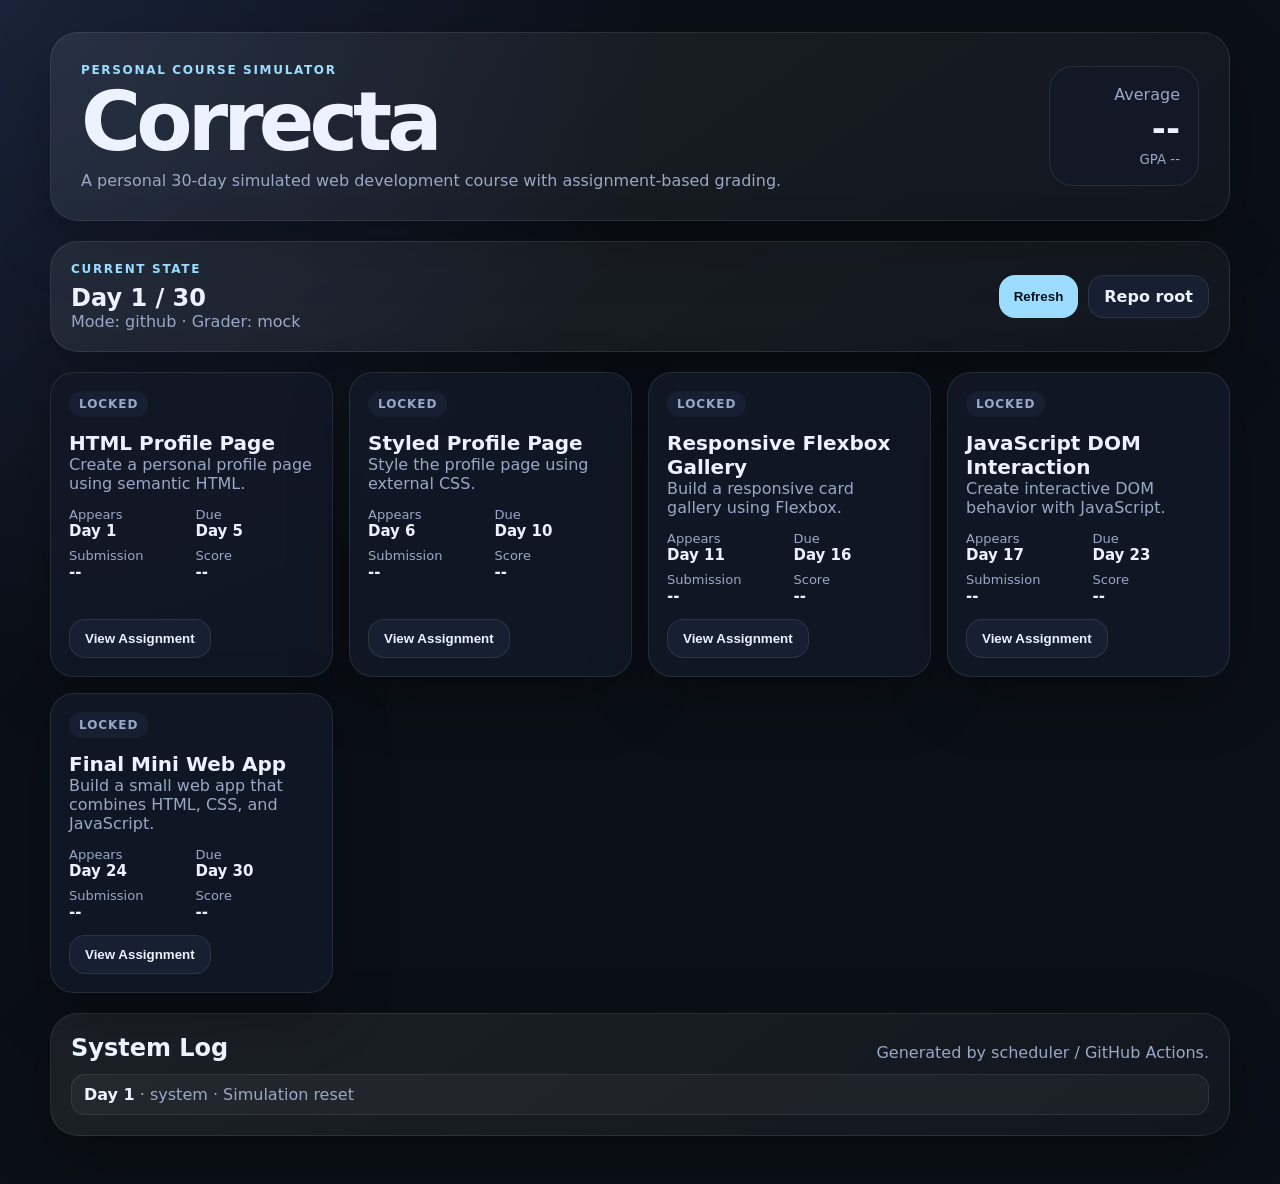
==== frontend/index.html @ 2405a330 "Add files via upload" ====
<!doctype html>
<html lang="en">
<head>
  <meta charset="utf-8" />
  <meta name="viewport" content="width=device-width, initial-scale=1" />
  <title>Correcta</title>
  <link rel="stylesheet" href="style.css" />
</head>
<body>
  <main class="app-shell">
    <header class="hero">
      <div>
        <p class="eyebrow">Personal course simulator</p>
        <h1>Correcta</h1>
        <p id="courseDescription" class="muted">Loading course...</p>
      </div>
      <div class="grade-pill">
        <span>Average</span>
        <strong id="averageValue">--</strong>
        <small id="gpaValue">GPA --</small>
      </div>
    </header>

    <section class="control-card">
      <div>
        <p class="eyebrow">Current state</p>
        <h2 id="dayLabel">Day -- / 30</h2>
        <p class="muted" id="modeLabel">GitHub-first mode</p>
      </div>
      <div class="button-row">
        <button id="refreshBtn">Refresh</button>
        <a class="button ghost" id="repoLink" href="../" target="_blank">Repo root</a>
      </div>
    </section>

    <section id="finalEvaluation" class="final-card hidden"></section>

    <section class="grid" id="assignmentGrid"></section>

    <section class="log-card">
      <div class="section-head">
        <h2>System Log</h2>
        <p class="muted">Generated by scheduler / GitHub Actions.</p>
      </div>
      <div id="systemLog" class="log-list"></div>
    </section>
  </main>

  <dialog id="detailDialog">
    <article class="dialog-content">
      <button id="closeDialog" class="close-btn">×</button>
      <div id="dialogBody"></div>
    </article>
  </dialog>

  <script src="app.js"></script>
</body>
</html>
---- frontend/style.css ----
:root {
  --bg: #0b0f17;
  --panel: #121826;
  --panel-2: #172033;
  --text: #edf2ff;
  --muted: #9aa8c7;
  --line: rgba(255,255,255,.09);
  --accent: #9bdcff;
  --good: #9cffc7;
  --warn: #ffd38a;
  --bad: #ff9b9b;
  --shadow: 0 20px 60px rgba(0,0,0,.28);
}
* { box-sizing: border-box; }
body {
  margin: 0;
  min-height: 100vh;
  background: radial-gradient(circle at top left, #19243a, transparent 38%), var(--bg);
  color: var(--text);
  font-family: Inter, ui-sans-serif, system-ui, -apple-system, BlinkMacSystemFont, "Segoe UI", sans-serif;
}
a { color: inherit; }
.app-shell { width: min(1180px, calc(100% - 32px)); margin: 0 auto; padding: 32px 0 48px; }
.hero, .control-card, .log-card, .final-card {
  background: linear-gradient(145deg, rgba(255,255,255,.07), rgba(255,255,255,.03));
  border: 1px solid var(--line);
  border-radius: 28px;
  box-shadow: var(--shadow);
}
.hero { display: flex; justify-content: space-between; gap: 24px; padding: 30px; align-items: center; }
h1 { font-size: clamp(42px, 7vw, 82px); line-height: .9; margin: 6px 0 12px; letter-spacing: -0.06em; }
h2 { margin: 0; }
.eyebrow { color: var(--accent); text-transform: uppercase; letter-spacing: .14em; font-size: 12px; font-weight: 800; margin: 0 0 8px; }
.muted { color: var(--muted); margin: 0; }
.grade-pill { min-width: 150px; background: var(--panel); border: 1px solid var(--line); border-radius: 24px; padding: 18px; text-align: right; }
.grade-pill span, .grade-pill small { display: block; color: var(--muted); }
.grade-pill strong { display: block; font-size: 34px; margin: 4px 0; }
.control-card { margin: 20px 0; padding: 20px; display: flex; justify-content: space-between; align-items: center; gap: 16px; }
.button-row { display: flex; flex-wrap: wrap; gap: 10px; }
button, .button { border: 0; border-radius: 16px; background: var(--accent); color: #06101a; font-weight: 800; padding: 11px 15px; cursor: pointer; text-decoration: none; display: inline-flex; align-items: center; justify-content: center; }
button.ghost, .button.ghost { background: var(--panel-2); color: var(--text); border: 1px solid var(--line); }
.grid { display: grid; grid-template-columns: repeat(auto-fit, minmax(280px, 1fr)); gap: 16px; margin-top: 20px; }
.assignment-card { background: rgba(18,24,38,.92); border: 1px solid var(--line); border-radius: 24px; padding: 18px; box-shadow: var(--shadow); display: flex; flex-direction: column; gap: 14px; }
.assignment-card h3 { margin: 0; font-size: 20px; }
.status { width: fit-content; border-radius: 999px; padding: 6px 10px; font-size: 12px; font-weight: 900; text-transform: uppercase; letter-spacing: .08em; background: var(--panel-2); color: var(--muted); }
.status.available { color: var(--good); }
.status.due_soon { color: var(--warn); }
.status.overdue { color: var(--bad); }
.status.graded { color: var(--accent); }
.meta { display: grid; grid-template-columns: 1fr 1fr; gap: 8px; color: var(--muted); font-size: 13px; }
.meta b { color: var(--text); display: block; font-size: 15px; }
.card-actions { display: flex; flex-wrap: wrap; gap: 8px; margin-top: auto; }
.log-card, .final-card { margin-top: 20px; padding: 20px; }
.section-head { display: flex; justify-content: space-between; align-items: end; gap: 16px; margin-bottom: 12px; }
.log-list { display: grid; gap: 8px; max-height: 320px; overflow: auto; }
.log-item { padding: 10px 12px; background: rgba(255,255,255,.04); border: 1px solid var(--line); border-radius: 14px; color: var(--muted); }
.log-item b { color: var(--text); }
.hidden { display: none; }
dialog { border: 0; padding: 0; background: transparent; width: min(860px, calc(100% - 26px)); color: var(--text); }
dialog::backdrop { background: rgba(0,0,0,.65); backdrop-filter: blur(6px); }
.dialog-content { position: relative; background: #101827; border: 1px solid var(--line); border-radius: 28px; padding: 24px; max-height: 82vh; overflow: auto; box-shadow: var(--shadow); }
.close-btn { position: sticky; float: right; top: 0; background: var(--panel-2); color: var(--text); border: 1px solid var(--line); width: 38px; height: 38px; border-radius: 50%; padding: 0; }
pre, code { background: rgba(255,255,255,.06); border-radius: 12px; }
pre { padding: 14px; overflow: auto; }
.rubric-table { width: 100%; border-collapse: collapse; margin-top: 12px; }
.rubric-table th, .rubric-table td { text-align: left; border-bottom: 1px solid var(--line); padding: 10px; vertical-align: top; }
@media (max-width: 720px) { .hero, .control-card { flex-direction: column; align-items: stretch; } .grade-pill { text-align: left; } }
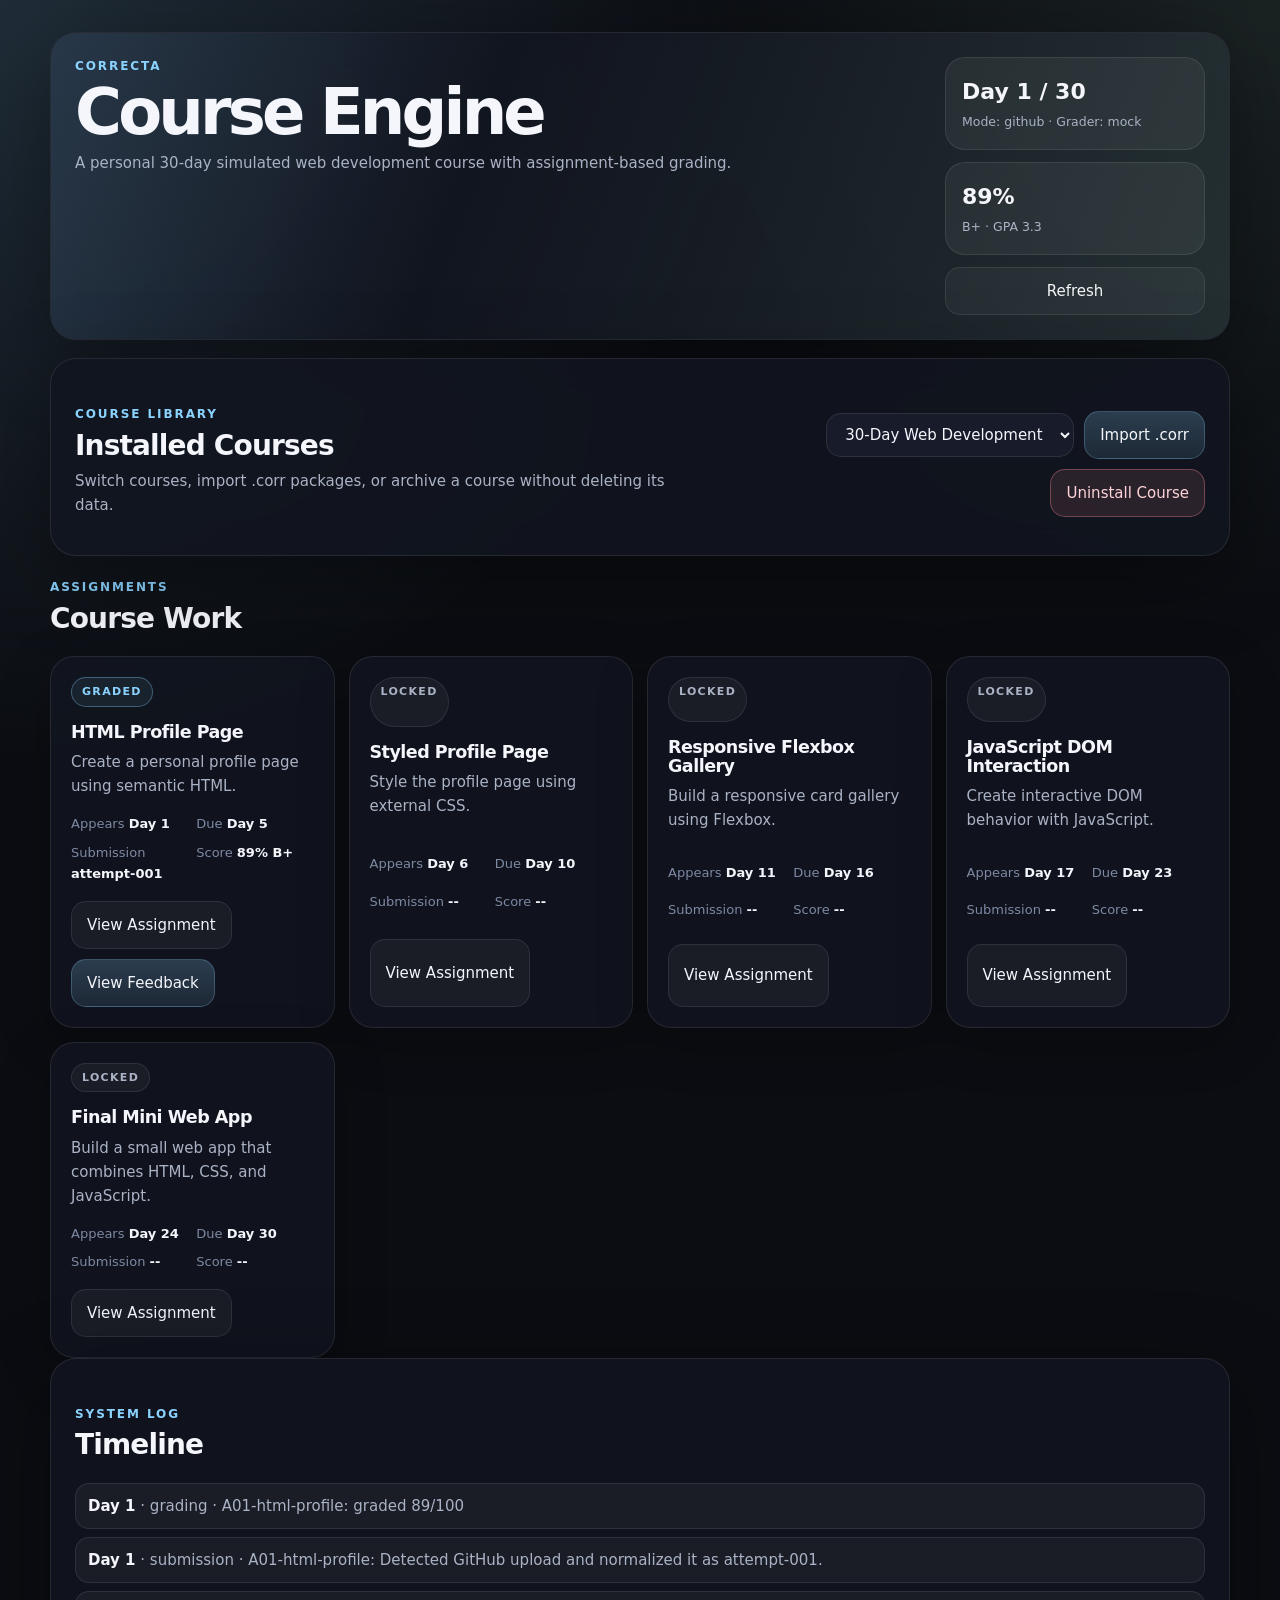
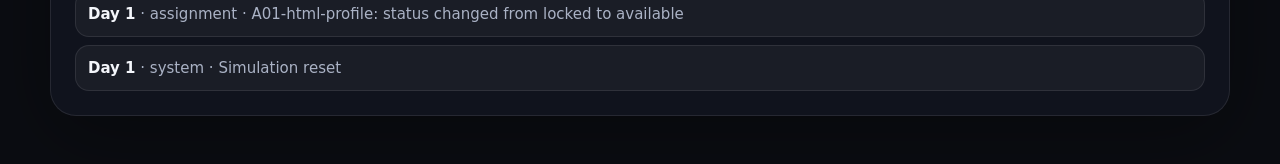
==== commit a0c10c15: "Add files via upload" ====
--- a/frontend/index.html
+++ b/frontend/index.html
@@ -7,50 +7,69 @@
   <link rel="stylesheet" href="style.css" />
 </head>
 <body>
-  <main class="app-shell">
-    <header class="hero">
+  <main class="shell">
+    <section class="hero card glow">
       <div>
-        <p class="eyebrow">Personal course simulator</p>
-        <h1>Correcta</h1>
+        <p class="eyebrow">Correcta</p>
+        <h1>Course Engine</h1>
         <p id="courseDescription" class="muted">Loading course...</p>
       </div>
-      <div class="grade-pill">
-        <span>Average</span>
-        <strong id="averageValue">--</strong>
-        <small id="gpaValue">GPA --</small>
-      </div>
-    </header>
-
-    <section class="control-card">
-      <div>
-        <p class="eyebrow">Current state</p>
-        <h2 id="dayLabel">Day -- / 30</h2>
-        <p class="muted" id="modeLabel">GitHub-first mode</p>
-      </div>
-      <div class="button-row">
-        <button id="refreshBtn">Refresh</button>
-        <a class="button ghost" id="repoLink" href="../" target="_blank">Repo root</a>
+      <div class="hero-side">
+        <div class="stat">
+          <span id="dayLabel">Day -- / --</span>
+          <small id="modeLabel">Mode: --</small>
+        </div>
+        <div class="stat">
+          <span id="averageValue">--</span>
+          <small id="gpaValue">GPA --</small>
+        </div>
+        <button id="refreshBtn" class="button ghost">Refresh</button>
       </div>
     </section>
 
-    <section id="finalEvaluation" class="final-card hidden"></section>
+    <section class="card course-manager">
+      <div class="section-head">
+        <div>
+          <p class="eyebrow">Course Library</p>
+          <h2>Installed Courses</h2>
+          <p class="muted">Switch courses, import .corr packages, or archive a course without deleting its data.</p>
+        </div>
+        <div class="course-controls">
+          <select id="courseSelect" class="select"></select>
+          <button id="importCourseBtn" class="button">Import .corr</button>
+          <button id="uninstallCourseBtn" class="button danger ghost">Uninstall Course</button>
+        </div>
+      </div>
+      <div id="courseManagerNotice" class="notice hidden"></div>
+    </section>
 
-    <section class="grid" id="assignmentGrid"></section>
+    <section id="finalEvaluation" class="card hidden"></section>
 
-    <section class="log-card">
+    <section class="section-head">
+      <div>
+        <p class="eyebrow">Assignments</p>
+        <h2>Course Work</h2>
+      </div>
+    </section>
+
+    <section id="assignmentGrid" class="assignment-grid"></section>
+
+    <section class="card">
       <div class="section-head">
-        <h2>System Log</h2>
-        <p class="muted">Generated by scheduler / GitHub Actions.</p>
+        <div>
+          <p class="eyebrow">System Log</p>
+          <h2>Timeline</h2>
+        </div>
       </div>
       <div id="systemLog" class="log-list"></div>
     </section>
   </main>
 
-  <dialog id="detailDialog">
-    <article class="dialog-content">
-      <button id="closeDialog" class="close-btn">×</button>
+  <dialog id="detailDialog" class="dialog">
+    <div class="dialog-frame">
+      <button id="closeDialog" class="close" aria-label="Close">×</button>
       <div id="dialogBody"></div>
-    </article>
+    </div>
   </dialog>
 
   <script src="app.js"></script>
--- a/frontend/style.css
+++ b/frontend/style.css
@@ -1,67 +1,290 @@
 :root {
-  --bg: #0b0f17;
-  --panel: #121826;
-  --panel-2: #172033;
-  --text: #edf2ff;
-  --muted: #9aa8c7;
-  --line: rgba(255,255,255,.09);
-  --accent: #9bdcff;
-  --good: #9cffc7;
-  --warn: #ffd38a;
-  --bad: #ff9b9b;
-  --shadow: 0 20px 60px rgba(0,0,0,.28);
-}
+  color-scheme: dark;
+  --bg: #0b0d12;
+  --panel: rgba(18, 22, 32, 0.86);
+  --panel-2: rgba(26, 31, 45, 0.9);
+  --line: rgba(255, 255, 255, 0.09);
+  --text: #f4f6fb;
+  --muted: #aab2c5;
+  --soft: #7e89a3;
+  --accent: #8bd3ff;
+  --accent-2: #b7ffcf;
+  --danger: #ff8f9a;
+  --warn: #ffd384;
+  --shadow: 0 20px 80px rgba(0,0,0,.35);
+}
+
 * { box-sizing: border-box; }
 body {
   margin: 0;
   min-height: 100vh;
-  background: radial-gradient(circle at top left, #19243a, transparent 38%), var(--bg);
-  color: var(--text);
-  font-family: Inter, ui-sans-serif, system-ui, -apple-system, BlinkMacSystemFont, "Segoe UI", sans-serif;
-}
-a { color: inherit; }
-.app-shell { width: min(1180px, calc(100% - 32px)); margin: 0 auto; padding: 32px 0 48px; }
-.hero, .control-card, .log-card, .final-card {
-  background: linear-gradient(145deg, rgba(255,255,255,.07), rgba(255,255,255,.03));
-  border: 1px solid var(--line);
+  background:
+    radial-gradient(circle at top left, rgba(139, 211, 255, .16), transparent 35%),
+    radial-gradient(circle at top right, rgba(183, 255, 207, .09), transparent 28%),
+    var(--bg);
+  color: var(--text);
+  font: 15px/1.6 Inter, ui-sans-serif, system-ui, -apple-system, BlinkMacSystemFont, "Segoe UI", sans-serif;
+}
+
+button, .button, select {
+  font: inherit;
+}
+
+.shell {
+  width: min(1180px, calc(100% - 32px));
+  margin: 0 auto;
+  padding: 32px 0 48px;
+}
+
+.card {
+  background: var(--panel);
+  border: 1px solid var(--line);
+  border-radius: 26px;
+  padding: 24px;
+  box-shadow: var(--shadow);
+  backdrop-filter: blur(18px);
+}
+
+.glow { position: relative; overflow: hidden; }
+.glow::before {
+  content: "";
+  position: absolute;
+  inset: -1px;
+  background: linear-gradient(110deg, rgba(139,211,255,.22), transparent 36%, rgba(183,255,207,.14));
+  pointer-events: none;
+  opacity: .8;
+}
+.glow > * { position: relative; }
+
+.hero {
+  display: flex;
+  align-items: stretch;
+  justify-content: space-between;
+  gap: 22px;
+  margin-bottom: 18px;
+}
+
+.hero h1 {
+  margin: 0 0 8px;
+  font-size: clamp(34px, 6vw, 64px);
+  line-height: .95;
+  letter-spacing: -0.06em;
+}
+
+.hero-side {
+  display: grid;
+  min-width: 260px;
+  gap: 12px;
+}
+
+.stat {
+  background: rgba(255,255,255,.055);
+  border: 1px solid var(--line);
+  border-radius: 20px;
+  padding: 16px;
+}
+.stat span { display: block; font-weight: 800; font-size: 22px; }
+.stat small { color: var(--muted); }
+
+.eyebrow {
+  margin: 0 0 6px;
+  color: var(--accent);
+  text-transform: uppercase;
+  letter-spacing: .16em;
+  font-size: 12px;
+  font-weight: 800;
+}
+
+h2, h3 { line-height: 1.1; letter-spacing: -0.03em; }
+h2 { margin: 0 0 8px; font-size: 28px; }
+h3 { margin: 0 0 8px; }
+.muted { color: var(--muted); margin: 0; }
+
+.section-head {
+  display: flex;
+  align-items: end;
+  justify-content: space-between;
+  gap: 16px;
+  margin: 22px 0 14px;
+}
+
+.course-manager { margin: 18px 0; }
+.course-controls {
+  display: flex;
+  align-items: center;
+  gap: 10px;
+  flex-wrap: wrap;
+  justify-content: flex-end;
+}
+
+.select {
+  color: var(--text);
+  background: var(--panel-2);
+  border: 1px solid var(--line);
+  border-radius: 15px;
+  padding: 11px 14px;
+  min-width: 220px;
+  outline: none;
+}
+
+button, .button {
+  display: inline-flex;
+  align-items: center;
+  justify-content: center;
+  gap: 8px;
+  border: 1px solid rgba(139,211,255,.25);
+  background: linear-gradient(180deg, rgba(139,211,255,.22), rgba(139,211,255,.11));
+  color: var(--text);
+  text-decoration: none;
+  border-radius: 15px;
+  padding: 11px 15px;
+  cursor: pointer;
+  transition: transform .15s ease, border-color .15s ease, background .15s ease;
+}
+button:hover, .button:hover { transform: translateY(-1px); border-color: rgba(139,211,255,.52); }
+.ghost { background: rgba(255,255,255,.045); border-color: var(--line); }
+.danger { color: #ffd3d8; border-color: rgba(255,143,154,.35); background: rgba(255,143,154,.11); }
+
+.assignment-grid {
+  display: grid;
+  grid-template-columns: repeat(auto-fit, minmax(280px, 1fr));
+  gap: 14px;
+}
+.assignment-card {
+  position: relative;
+  display: grid;
+  gap: 16px;
+  background: var(--panel);
+  border: 1px solid var(--line);
+  border-radius: 24px;
+  padding: 20px;
+  box-shadow: 0 14px 50px rgba(0,0,0,.25);
+}
+
+.status {
+  width: max-content;
+  border-radius: 999px;
+  padding: 5px 10px;
+  font-size: 11px;
+  font-weight: 900;
+  letter-spacing: .12em;
+  text-transform: uppercase;
+  border: 1px solid var(--line);
+  color: var(--muted);
+  background: rgba(255,255,255,.045);
+}
+.status.available { color: var(--accent-2); border-color: rgba(183,255,207,.32); background: rgba(183,255,207,.08); }
+.status.due_soon { color: var(--warn); border-color: rgba(255,211,132,.35); background: rgba(255,211,132,.08); }
+.status.overdue { color: var(--danger); border-color: rgba(255,143,154,.35); background: rgba(255,143,154,.08); }
+.status.submitted { color: #c4b5fd; border-color: rgba(196,181,253,.35); background: rgba(196,181,253,.08); }
+.status.graded { color: var(--accent); border-color: rgba(139,211,255,.35); background: rgba(139,211,255,.08); }
+
+.meta {
+  display: grid;
+  grid-template-columns: repeat(2, minmax(0, 1fr));
+  gap: 8px;
+  color: var(--soft);
+  font-size: 13px;
+}
+.meta b { color: var(--text); }
+.card-actions { display: flex; gap: 10px; flex-wrap: wrap; }
+
+.notice {
+  margin-top: 14px;
+  padding: 14px 16px;
+  background: rgba(139,211,255,.08);
+  border: 1px solid rgba(139,211,255,.18);
+  border-radius: 18px;
+  color: #dceeff;
+}
+.notice.soft { background: rgba(255,255,255,.045); border-color: var(--line); color: var(--muted); }
+.notice ol { margin: 10px 0 0 18px; padding: 0; }
+.notice code, pre {
+  background: rgba(0,0,0,.25);
+  border: 1px solid var(--line);
+  border-radius: 10px;
+  padding: 2px 6px;
+}
+.notice-actions { display: flex; gap: 10px; flex-wrap: wrap; margin-top: 12px; }
+.hidden { display: none !important; }
+
+.submit-panel {
+  display: flex;
+  justify-content: space-between;
+  align-items: center;
+  gap: 18px;
+  border: 1px solid rgba(183,255,207,.18);
+  background: rgba(183,255,207,.06);
+  border-radius: 22px;
+  padding: 18px;
+  margin: 18px 0;
+}
+.submit-button { white-space: nowrap; border-color: rgba(183,255,207,.35); background: rgba(183,255,207,.13); }
+
+.log-list { display: grid; gap: 8px; }
+.log-item {
+  padding: 10px 12px;
+  border-radius: 14px;
+  background: rgba(255,255,255,.045);
+  color: var(--muted);
+  border: 1px solid var(--line);
+}
+.log-item b { color: var(--text); }
+
+.dialog {
+  width: min(920px, calc(100% - 28px));
+  border: 0;
+  padding: 0;
   border-radius: 28px;
+  background: transparent;
+  color: var(--text);
+}
+.dialog::backdrop { background: rgba(0,0,0,.68); backdrop-filter: blur(5px); }
+.dialog-frame {
+  position: relative;
+  background: #10141f;
+  border: 1px solid var(--line);
+  border-radius: 28px;
+  padding: 26px;
+  max-height: min(82vh, 900px);
+  overflow: auto;
   box-shadow: var(--shadow);
 }
-.hero { display: flex; justify-content: space-between; gap: 24px; padding: 30px; align-items: center; }
-h1 { font-size: clamp(42px, 7vw, 82px); line-height: .9; margin: 6px 0 12px; letter-spacing: -0.06em; }
-h2 { margin: 0; }
-.eyebrow { color: var(--accent); text-transform: uppercase; letter-spacing: .14em; font-size: 12px; font-weight: 800; margin: 0 0 8px; }
-.muted { color: var(--muted); margin: 0; }
-.grade-pill { min-width: 150px; background: var(--panel); border: 1px solid var(--line); border-radius: 24px; padding: 18px; text-align: right; }
-.grade-pill span, .grade-pill small { display: block; color: var(--muted); }
-.grade-pill strong { display: block; font-size: 34px; margin: 4px 0; }
-.control-card { margin: 20px 0; padding: 20px; display: flex; justify-content: space-between; align-items: center; gap: 16px; }
-.button-row { display: flex; flex-wrap: wrap; gap: 10px; }
-button, .button { border: 0; border-radius: 16px; background: var(--accent); color: #06101a; font-weight: 800; padding: 11px 15px; cursor: pointer; text-decoration: none; display: inline-flex; align-items: center; justify-content: center; }
-button.ghost, .button.ghost { background: var(--panel-2); color: var(--text); border: 1px solid var(--line); }
-.grid { display: grid; grid-template-columns: repeat(auto-fit, minmax(280px, 1fr)); gap: 16px; margin-top: 20px; }
-.assignment-card { background: rgba(18,24,38,.92); border: 1px solid var(--line); border-radius: 24px; padding: 18px; box-shadow: var(--shadow); display: flex; flex-direction: column; gap: 14px; }
-.assignment-card h3 { margin: 0; font-size: 20px; }
-.status { width: fit-content; border-radius: 999px; padding: 6px 10px; font-size: 12px; font-weight: 900; text-transform: uppercase; letter-spacing: .08em; background: var(--panel-2); color: var(--muted); }
-.status.available { color: var(--good); }
-.status.due_soon { color: var(--warn); }
-.status.overdue { color: var(--bad); }
-.status.graded { color: var(--accent); }
-.meta { display: grid; grid-template-columns: 1fr 1fr; gap: 8px; color: var(--muted); font-size: 13px; }
-.meta b { color: var(--text); display: block; font-size: 15px; }
-.card-actions { display: flex; flex-wrap: wrap; gap: 8px; margin-top: auto; }
-.log-card, .final-card { margin-top: 20px; padding: 20px; }
-.section-head { display: flex; justify-content: space-between; align-items: end; gap: 16px; margin-bottom: 12px; }
-.log-list { display: grid; gap: 8px; max-height: 320px; overflow: auto; }
-.log-item { padding: 10px 12px; background: rgba(255,255,255,.04); border: 1px solid var(--line); border-radius: 14px; color: var(--muted); }
-.log-item b { color: var(--text); }
-.hidden { display: none; }
-dialog { border: 0; padding: 0; background: transparent; width: min(860px, calc(100% - 26px)); color: var(--text); }
-dialog::backdrop { background: rgba(0,0,0,.65); backdrop-filter: blur(6px); }
-.dialog-content { position: relative; background: #101827; border: 1px solid var(--line); border-radius: 28px; padding: 24px; max-height: 82vh; overflow: auto; box-shadow: var(--shadow); }
-.close-btn { position: sticky; float: right; top: 0; background: var(--panel-2); color: var(--text); border: 1px solid var(--line); width: 38px; height: 38px; border-radius: 50%; padding: 0; }
-pre, code { background: rgba(255,255,255,.06); border-radius: 12px; }
-pre { padding: 14px; overflow: auto; }
-.rubric-table { width: 100%; border-collapse: collapse; margin-top: 12px; }
-.rubric-table th, .rubric-table td { text-align: left; border-bottom: 1px solid var(--line); padding: 10px; vertical-align: top; }
-@media (max-width: 720px) { .hero, .control-card { flex-direction: column; align-items: stretch; } .grade-pill { text-align: left; } }
+.close {
+  position: sticky;
+  top: 0;
+  float: right;
+  width: 38px;
+  height: 38px;
+  padding: 0;
+  border-radius: 999px;
+  background: rgba(255,255,255,.06);
+}
+.rubric-table {
+  width: 100%;
+  border-collapse: collapse;
+  margin: 10px 0 18px;
+  overflow: hidden;
+  border-radius: 16px;
+}
+.rubric-table th, .rubric-table td {
+  text-align: left;
+  vertical-align: top;
+  padding: 11px;
+  border-bottom: 1px solid var(--line);
+  background: rgba(255,255,255,.035);
+}
+pre {
+  white-space: pre-wrap;
+  overflow: auto;
+  padding: 14px;
+}
+hr { border: 0; border-top: 1px solid var(--line); margin: 20px 0; }
+
+@media (max-width: 760px) {
+  .hero, .section-head, .submit-panel { flex-direction: column; align-items: stretch; }
+  .hero-side { min-width: 0; }
+  .course-controls { justify-content: stretch; }
+  .course-controls > * { width: 100%; }
+  .meta { grid-template-columns: 1fr; }
+}
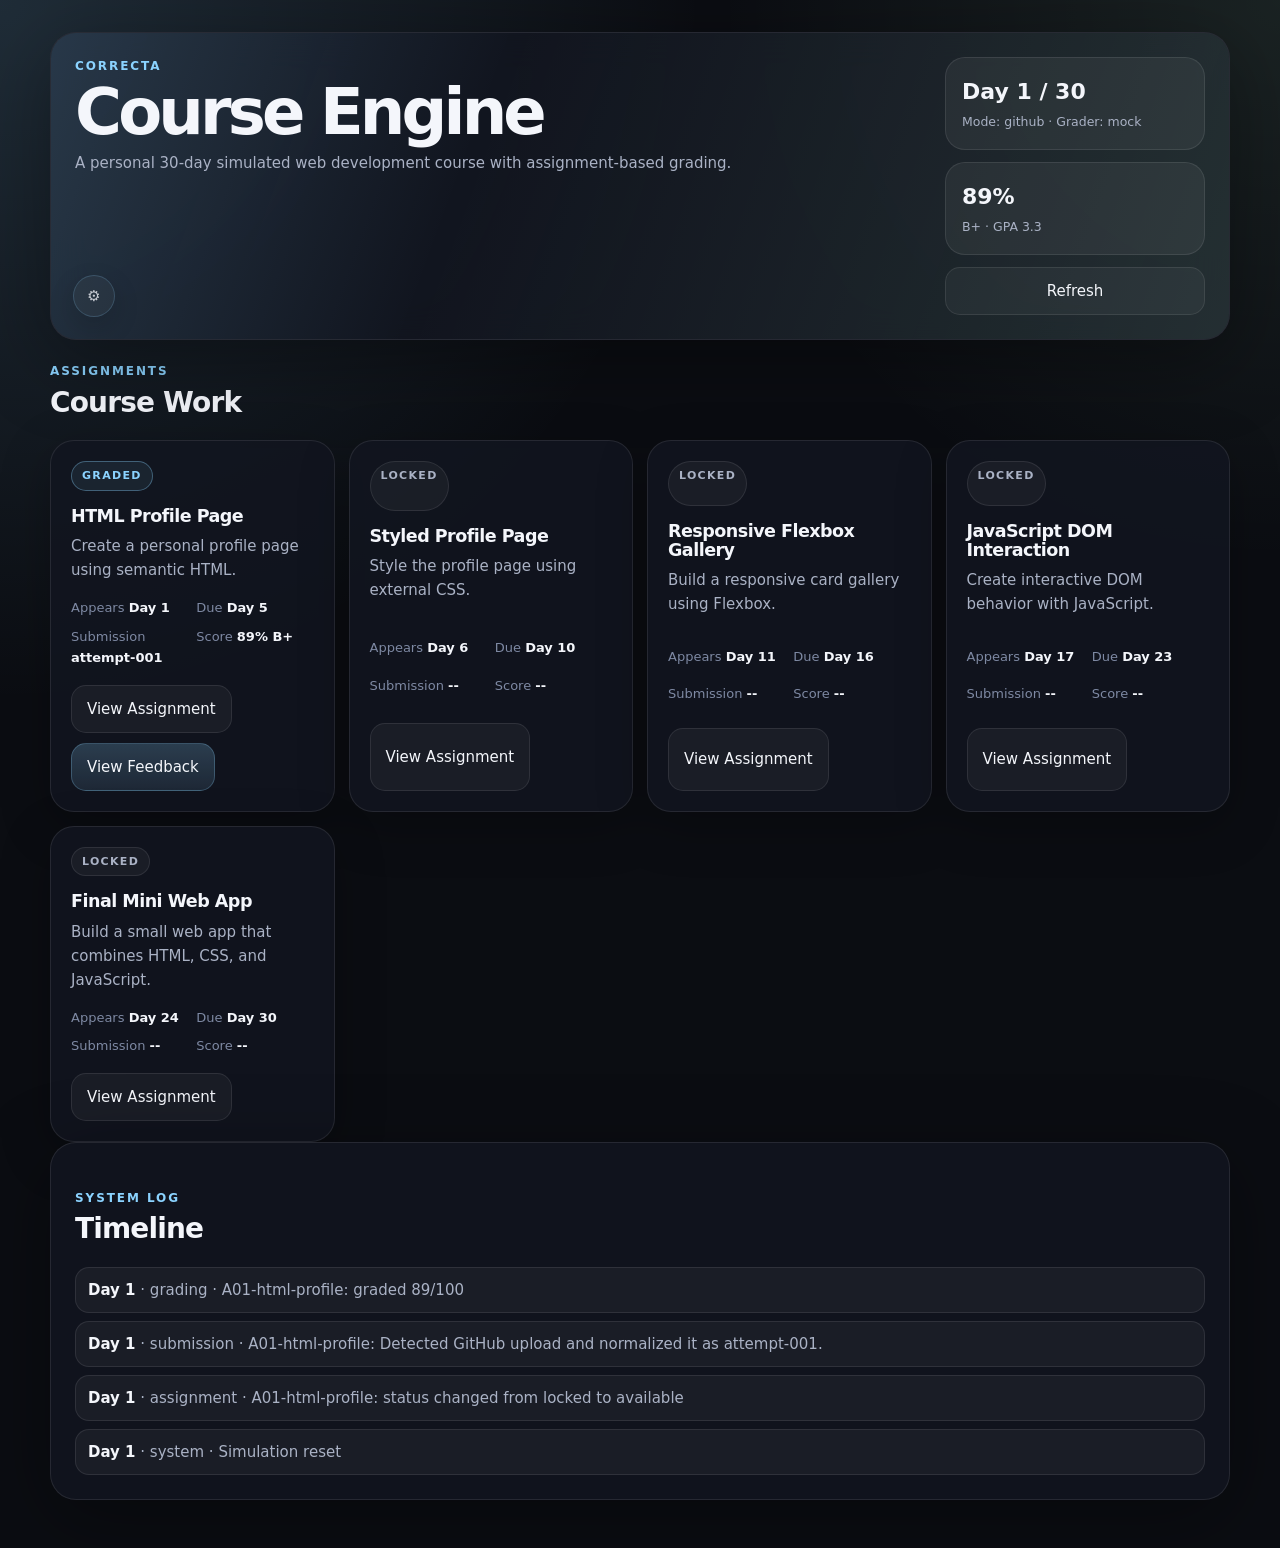
==== commit 6446186a: "Add files via upload" ====
--- a/frontend/index.html
+++ b/frontend/index.html
@@ -25,23 +25,19 @@
         </div>
         <button id="refreshBtn" class="button ghost">Refresh</button>
       </div>
+      <div class="course-settings">
+        <button id="courseSettingsBtn" class="settings-button" aria-label="Course settings" title="Course settings">⚙</button>
+        <div id="courseSettingsPanel" class="settings-panel hidden">
+          <div class="settings-panel-head">
+            <p class="eyebrow">Course Settings</p>
+            <h3>Manage Course</h3>
+          </div>
+          <div id="courseSettingsBody"></div>
+        </div>
+      </div>
     </section>
 
-    <section class="card course-manager">
-      <div class="section-head">
-        <div>
-          <p class="eyebrow">Course Library</p>
-          <h2>Installed Courses</h2>
-          <p class="muted">Switch courses, import .corr packages, or archive a course without deleting its data.</p>
-        </div>
-        <div class="course-controls">
-          <select id="courseSelect" class="select"></select>
-          <button id="importCourseBtn" class="button">Import .corr</button>
-          <button id="uninstallCourseBtn" class="button danger ghost">Uninstall Course</button>
-        </div>
-      </div>
-      <div id="courseManagerNotice" class="notice hidden"></div>
-    </section>
+    <div id="courseManagerNotice" class="notice hidden floating-notice"></div>
 
     <section id="finalEvaluation" class="card hidden"></section>
 
--- a/frontend/style.css
+++ b/frontend/style.css
@@ -288,3 +288,79 @@
   .course-controls > * { width: 100%; }
   .meta { grid-template-columns: 1fr; }
 }
+
+.course-settings {
+  position: absolute;
+  left: 22px;
+  bottom: 22px;
+  z-index: 3;
+}
+
+.settings-button {
+  width: 42px;
+  height: 42px;
+  padding: 0;
+  border-radius: 999px;
+  color: var(--text);
+  border: 1px solid rgba(139,211,255,.24);
+  background: rgba(255,255,255,.055);
+  box-shadow: 0 10px 30px rgba(0,0,0,.22);
+  opacity: .78;
+}
+.settings-button:hover {
+  opacity: 1;
+  background: rgba(139,211,255,.12);
+  border-color: rgba(139,211,255,.45);
+}
+
+.settings-panel {
+  position: absolute;
+  left: 0;
+  bottom: 52px;
+  width: min(340px, calc(100vw - 44px));
+  padding: 16px;
+  border: 1px solid var(--line);
+  border-radius: 22px;
+  background: rgba(16,20,31,.96);
+  box-shadow: var(--shadow);
+  backdrop-filter: blur(18px);
+}
+.settings-panel-head h3 { margin: 0 0 8px; }
+.settings-panel .muted { font-size: 14px; }
+.settings-actions {
+  display: grid;
+  gap: 10px;
+  margin-top: 14px;
+}
+.settings-actions .button { width: 100%; }
+.course-picker {
+  display: grid;
+  gap: 8px;
+  margin: 12px 0 4px;
+}
+.course-picker label {
+  color: var(--soft);
+  font-size: 12px;
+  font-weight: 800;
+  letter-spacing: .08em;
+  text-transform: uppercase;
+}
+.floating-notice {
+  margin: -4px 0 18px;
+}
+
+@media (max-width: 760px) {
+  .course-settings {
+    position: relative;
+    left: auto;
+    bottom: auto;
+    width: 100%;
+    margin-top: 4px;
+  }
+  .settings-button { width: 100%; border-radius: 15px; }
+  .settings-panel {
+    position: static;
+    width: 100%;
+    margin-top: 10px;
+  }
+}
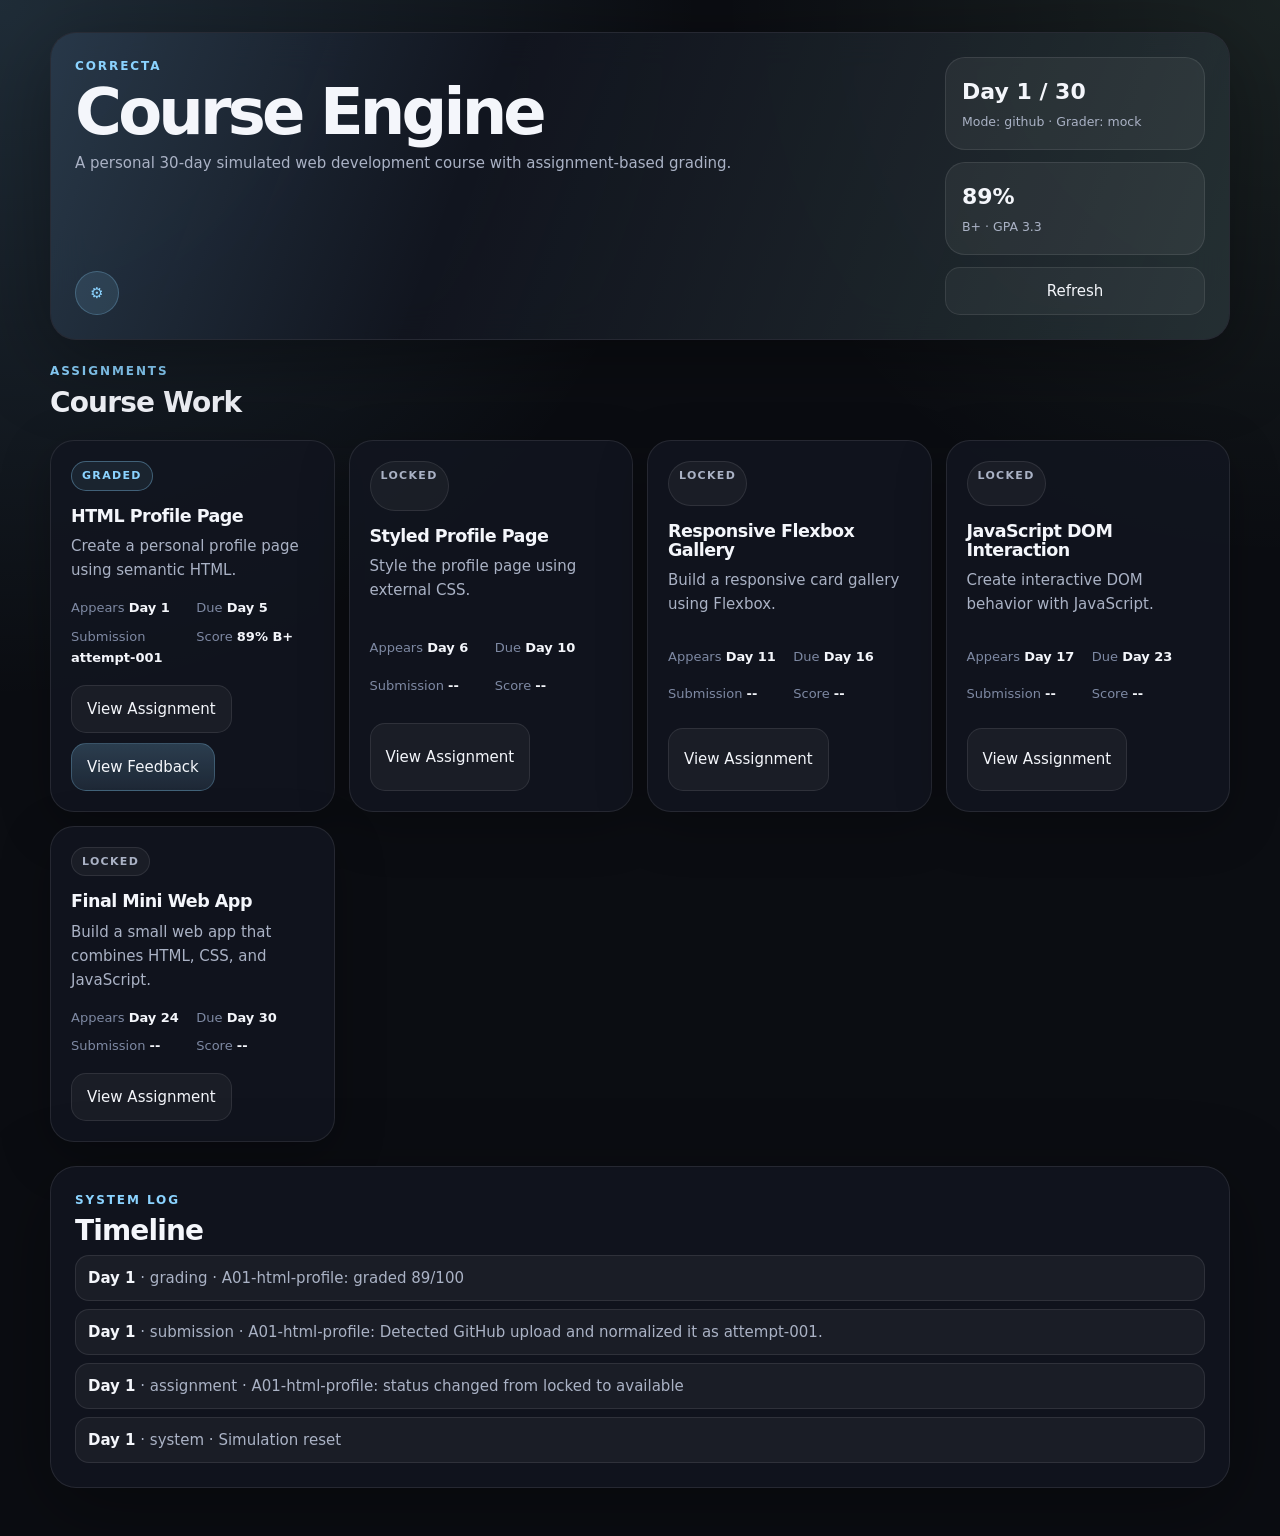
==== commit b2e2f8fd: "Add files via upload" ====
--- a/frontend/index.html
+++ b/frontend/index.html
@@ -9,11 +9,13 @@
 <body>
   <main class="shell">
     <section class="hero card glow">
-      <div>
+      <div class="hero-main">
         <p class="eyebrow">Correcta</p>
         <h1>Course Engine</h1>
         <p id="courseDescription" class="muted">Loading course...</p>
+        <button id="gearBtn" class="gear-btn" type="button" aria-label="Open course manager">⚙</button>
       </div>
+
       <div class="hero-side">
         <div class="stat">
           <span id="dayLabel">Day -- / --</span>
@@ -23,48 +25,40 @@
           <span id="averageValue">--</span>
           <small id="gpaValue">GPA --</small>
         </div>
-        <button id="refreshBtn" class="button ghost">Refresh</button>
-      </div>
-      <div class="course-settings">
-        <button id="courseSettingsBtn" class="settings-button" aria-label="Course settings" title="Course settings">⚙</button>
-        <div id="courseSettingsPanel" class="settings-panel hidden">
-          <div class="settings-panel-head">
-            <p class="eyebrow">Course Settings</p>
-            <h3>Manage Course</h3>
-          </div>
-          <div id="courseSettingsBody"></div>
-        </div>
+        <button id="refreshBtn" class="ghost" type="button">Refresh</button>
       </div>
     </section>
 
-    <div id="courseManagerNotice" class="notice hidden floating-notice"></div>
-
     <section id="finalEvaluation" class="card hidden"></section>
 
-    <section class="section-head">
-      <div>
-        <p class="eyebrow">Assignments</p>
-        <h2>Course Work</h2>
+    <section>
+      <div class="section-head">
+        <div>
+          <p class="eyebrow">Assignments</p>
+          <h2>Course Work</h2>
+        </div>
       </div>
+      <div id="assignmentGrid" class="assignment-grid"></div>
     </section>
 
-    <section id="assignmentGrid" class="assignment-grid"></section>
-
-    <section class="card">
-      <div class="section-head">
-        <div>
-          <p class="eyebrow">System Log</p>
-          <h2>Timeline</h2>
-        </div>
-      </div>
+    <section class="card log-card">
+      <p class="eyebrow">System Log</p>
+      <h2>Timeline</h2>
       <div id="systemLog" class="log-list"></div>
     </section>
   </main>
 
   <dialog id="detailDialog" class="dialog">
     <div class="dialog-frame">
-      <button id="closeDialog" class="close" aria-label="Close">×</button>
+      <button id="closeDialog" class="close" type="button">×</button>
       <div id="dialogBody"></div>
+    </div>
+  </dialog>
+
+  <dialog id="courseManagerDialog" class="dialog">
+    <div class="dialog-frame">
+      <button id="closeCourseManager" class="close" type="button">×</button>
+      <div id="courseManagerBody"></div>
     </div>
   </dialog>
 
--- a/frontend/style.css
+++ b/frontend/style.css
@@ -15,6 +15,7 @@
 }
 
 * { box-sizing: border-box; }
+
 body {
   margin: 0;
   min-height: 100vh;
@@ -26,9 +27,7 @@
   font: 15px/1.6 Inter, ui-sans-serif, system-ui, -apple-system, BlinkMacSystemFont, "Segoe UI", sans-serif;
 }
 
-button, .button, select {
-  font: inherit;
-}
+button, .button, select { font: inherit; }
 
 .shell {
   width: min(1180px, calc(100% - 32px));
@@ -45,7 +44,11 @@
   backdrop-filter: blur(18px);
 }
 
-.glow { position: relative; overflow: hidden; }
+.glow {
+  position: relative;
+  overflow: hidden;
+}
+
 .glow::before {
   content: "";
   position: absolute;
@@ -54,6 +57,7 @@
   pointer-events: none;
   opacity: .8;
 }
+
 .glow > * { position: relative; }
 
 .hero {
@@ -64,6 +68,12 @@
   margin-bottom: 18px;
 }
 
+.hero-main {
+  position: relative;
+  min-height: 220px;
+  flex: 1;
+}
+
 .hero h1 {
   margin: 0 0 8px;
   font-size: clamp(34px, 6vw, 64px);
@@ -83,8 +93,33 @@
   border-radius: 20px;
   padding: 16px;
 }
-.stat span { display: block; font-weight: 800; font-size: 22px; }
+
+.stat span {
+  display: block;
+  font-weight: 800;
+  font-size: 22px;
+}
+
 .stat small { color: var(--muted); }
+
+.gear-btn {
+  position: absolute;
+  left: 0;
+  bottom: 0;
+  width: 44px;
+  height: 44px;
+  padding: 0;
+  border-radius: 999px;
+  color: var(--accent);
+  background: rgba(139,211,255,.12);
+  border-color: rgba(139,211,255,.25);
+}
+
+.gear-btn:hover {
+  transform: translateY(-1px) rotate(14deg);
+  border-color: rgba(139,211,255,.55);
+  background: rgba(139,211,255,.18);
+}
 
 .eyebrow {
   margin: 0 0 6px;
@@ -98,6 +133,7 @@
 h2, h3 { line-height: 1.1; letter-spacing: -0.03em; }
 h2 { margin: 0 0 8px; font-size: 28px; }
 h3 { margin: 0 0 8px; }
+
 .muted { color: var(--muted); margin: 0; }
 
 .section-head {
@@ -106,25 +142,6 @@
   justify-content: space-between;
   gap: 16px;
   margin: 22px 0 14px;
-}
-
-.course-manager { margin: 18px 0; }
-.course-controls {
-  display: flex;
-  align-items: center;
-  gap: 10px;
-  flex-wrap: wrap;
-  justify-content: flex-end;
-}
-
-.select {
-  color: var(--text);
-  background: var(--panel-2);
-  border: 1px solid var(--line);
-  border-radius: 15px;
-  padding: 11px 14px;
-  min-width: 220px;
-  outline: none;
 }
 
 button, .button {
@@ -141,15 +158,40 @@
   cursor: pointer;
   transition: transform .15s ease, border-color .15s ease, background .15s ease;
 }
-button:hover, .button:hover { transform: translateY(-1px); border-color: rgba(139,211,255,.52); }
-.ghost { background: rgba(255,255,255,.045); border-color: var(--line); }
-.danger { color: #ffd3d8; border-color: rgba(255,143,154,.35); background: rgba(255,143,154,.11); }
+
+button:hover, .button:hover {
+  transform: translateY(-1px);
+  border-color: rgba(139,211,255,.52);
+}
+
+.ghost {
+  background: rgba(255,255,255,.045);
+  border-color: var(--line);
+}
+
+.danger {
+  color: #ffd3d8;
+  border-color: rgba(255,143,154,.35);
+  background: rgba(255,143,154,.11);
+}
+
+.select {
+  color: var(--text);
+  background: var(--panel-2);
+  border: 1px solid var(--line);
+  border-radius: 15px;
+  padding: 11px 14px;
+  min-width: 240px;
+  outline: none;
+  margin-top: 12px;
+}
 
 .assignment-grid {
   display: grid;
   grid-template-columns: repeat(auto-fit, minmax(280px, 1fr));
   gap: 14px;
 }
+
 .assignment-card {
   position: relative;
   display: grid;
@@ -173,11 +215,36 @@
   color: var(--muted);
   background: rgba(255,255,255,.045);
 }
-.status.available { color: var(--accent-2); border-color: rgba(183,255,207,.32); background: rgba(183,255,207,.08); }
-.status.due_soon { color: var(--warn); border-color: rgba(255,211,132,.35); background: rgba(255,211,132,.08); }
-.status.overdue { color: var(--danger); border-color: rgba(255,143,154,.35); background: rgba(255,143,154,.08); }
-.status.submitted { color: #c4b5fd; border-color: rgba(196,181,253,.35); background: rgba(196,181,253,.08); }
-.status.graded { color: var(--accent); border-color: rgba(139,211,255,.35); background: rgba(139,211,255,.08); }
+
+.status.available {
+  color: var(--accent-2);
+  border-color: rgba(183,255,207,.32);
+  background: rgba(183,255,207,.08);
+}
+
+.status.due_soon {
+  color: var(--warn);
+  border-color: rgba(255,211,132,.35);
+  background: rgba(255,211,132,.08);
+}
+
+.status.overdue {
+  color: var(--danger);
+  border-color: rgba(255,143,154,.35);
+  background: rgba(255,143,154,.08);
+}
+
+.status.submitted {
+  color: #c4b5fd;
+  border-color: rgba(196,181,253,.35);
+  background: rgba(196,181,253,.08);
+}
+
+.status.graded {
+  color: var(--accent);
+  border-color: rgba(139,211,255,.35);
+  background: rgba(139,211,255,.08);
+}
 
 .meta {
   display: grid;
@@ -186,8 +253,14 @@
   color: var(--soft);
   font-size: 13px;
 }
+
 .meta b { color: var(--text); }
-.card-actions { display: flex; gap: 10px; flex-wrap: wrap; }
+
+.card-actions {
+  display: flex;
+  gap: 10px;
+  flex-wrap: wrap;
+}
 
 .notice {
   margin-top: 14px;
@@ -197,15 +270,27 @@
   border-radius: 18px;
   color: #dceeff;
 }
-.notice.soft { background: rgba(255,255,255,.045); border-color: var(--line); color: var(--muted); }
-.notice ol { margin: 10px 0 0 18px; padding: 0; }
-.notice code, pre {
+
+.notice.soft {
+  background: rgba(255,255,255,.045);
+  border-color: var(--line);
+  color: var(--muted);
+}
+
+.notice code, pre, code {
   background: rgba(0,0,0,.25);
   border: 1px solid var(--line);
   border-radius: 10px;
   padding: 2px 6px;
 }
-.notice-actions { display: flex; gap: 10px; flex-wrap: wrap; margin-top: 12px; }
+
+.notice-actions {
+  display: flex;
+  gap: 10px;
+  flex-wrap: wrap;
+  margin-top: 12px;
+}
+
 .hidden { display: none !important; }
 
 .submit-panel {
@@ -219,9 +304,20 @@
   padding: 18px;
   margin: 18px 0;
 }
-.submit-button { white-space: nowrap; border-color: rgba(183,255,207,.35); background: rgba(183,255,207,.13); }
-
-.log-list { display: grid; gap: 8px; }
+
+.submit-button {
+  white-space: nowrap;
+  border-color: rgba(183,255,207,.35);
+  background: rgba(183,255,207,.13);
+}
+
+.log-card { margin-top: 24px; }
+
+.log-list {
+  display: grid;
+  gap: 8px;
+}
+
 .log-item {
   padding: 10px 12px;
   border-radius: 14px;
@@ -229,6 +325,7 @@
   color: var(--muted);
   border: 1px solid var(--line);
 }
+
 .log-item b { color: var(--text); }
 
 .dialog {
@@ -239,7 +336,12 @@
   background: transparent;
   color: var(--text);
 }
-.dialog::backdrop { background: rgba(0,0,0,.68); backdrop-filter: blur(5px); }
+
+.dialog::backdrop {
+  background: rgba(0,0,0,.68);
+  backdrop-filter: blur(5px);
+}
+
 .dialog-frame {
   position: relative;
   background: #10141f;
@@ -250,6 +352,7 @@
   overflow: auto;
   box-shadow: var(--shadow);
 }
+
 .close {
   position: sticky;
   top: 0;
@@ -260,6 +363,7 @@
   border-radius: 999px;
   background: rgba(255,255,255,.06);
 }
+
 .rubric-table {
   width: 100%;
   border-collapse: collapse;
@@ -267,100 +371,92 @@
   overflow: hidden;
   border-radius: 16px;
 }
-.rubric-table th, .rubric-table td {
+
+.rubric-table th,
+.rubric-table td {
   text-align: left;
   vertical-align: top;
   padding: 11px;
   border-bottom: 1px solid var(--line);
   background: rgba(255,255,255,.035);
 }
+
 pre {
   white-space: pre-wrap;
   overflow: auto;
   padding: 14px;
 }
-hr { border: 0; border-top: 1px solid var(--line); margin: 20px 0; }
+
+hr {
+  border: 0;
+  border-top: 1px solid var(--line);
+  margin: 20px 0;
+}
+
+.manager-grid {
+  display: grid;
+  gap: 16px;
+  margin-top: 18px;
+}
+
+.manager-section {
+  border: 1px solid var(--line);
+  background: rgba(255,255,255,.04);
+  border-radius: 22px;
+  padding: 18px;
+}
+
+.manager-section h3 {
+  margin-top: 0;
+}
+
+.manager-steps {
+  color: var(--muted);
+  padding-left: 20px;
+  margin: 12px 0 0;
+}
+
+.danger-zone {
+  border-color: rgba(255,143,154,.22);
+  background: rgba(255,143,154,.055);
+}
+
+.archive-list {
+  display: grid;
+  gap: 8px;
+  padding-left: 0;
+  list-style: none;
+}
+
+.archive-list li {
+  display: grid;
+  gap: 4px;
+  padding: 12px;
+  border-radius: 14px;
+  background: rgba(255,255,255,.045);
+  border: 1px solid var(--line);
+}
+
+.archive-list span {
+  color: var(--muted);
+  font-size: 13px;
+}
 
 @media (max-width: 760px) {
-  .hero, .section-head, .submit-panel { flex-direction: column; align-items: stretch; }
-  .hero-side { min-width: 0; }
-  .course-controls { justify-content: stretch; }
-  .course-controls > * { width: 100%; }
-  .meta { grid-template-columns: 1fr; }
-}
-
-.course-settings {
-  position: absolute;
-  left: 22px;
-  bottom: 22px;
-  z-index: 3;
-}
-
-.settings-button {
-  width: 42px;
-  height: 42px;
-  padding: 0;
-  border-radius: 999px;
-  color: var(--text);
-  border: 1px solid rgba(139,211,255,.24);
-  background: rgba(255,255,255,.055);
-  box-shadow: 0 10px 30px rgba(0,0,0,.22);
-  opacity: .78;
-}
-.settings-button:hover {
-  opacity: 1;
-  background: rgba(139,211,255,.12);
-  border-color: rgba(139,211,255,.45);
-}
-
-.settings-panel {
-  position: absolute;
-  left: 0;
-  bottom: 52px;
-  width: min(340px, calc(100vw - 44px));
-  padding: 16px;
-  border: 1px solid var(--line);
-  border-radius: 22px;
-  background: rgba(16,20,31,.96);
-  box-shadow: var(--shadow);
-  backdrop-filter: blur(18px);
-}
-.settings-panel-head h3 { margin: 0 0 8px; }
-.settings-panel .muted { font-size: 14px; }
-.settings-actions {
-  display: grid;
-  gap: 10px;
-  margin-top: 14px;
-}
-.settings-actions .button { width: 100%; }
-.course-picker {
-  display: grid;
-  gap: 8px;
-  margin: 12px 0 4px;
-}
-.course-picker label {
-  color: var(--soft);
-  font-size: 12px;
-  font-weight: 800;
-  letter-spacing: .08em;
-  text-transform: uppercase;
-}
-.floating-notice {
-  margin: -4px 0 18px;
-}
-
-@media (max-width: 760px) {
-  .course-settings {
-    position: relative;
-    left: auto;
-    bottom: auto;
-    width: 100%;
-    margin-top: 4px;
+  .hero, .section-head, .submit-panel {
+    flex-direction: column;
+    align-items: stretch;
   }
-  .settings-button { width: 100%; border-radius: 15px; }
-  .settings-panel {
-    position: static;
-    width: 100%;
-    margin-top: 10px;
+
+  .hero-main {
+    min-height: 250px;
   }
-}
+
+  .hero-side {
+    min-width: 0;
+  }
+
+  .meta {
+    grid-template-columns: 1fr;
+  }
+}
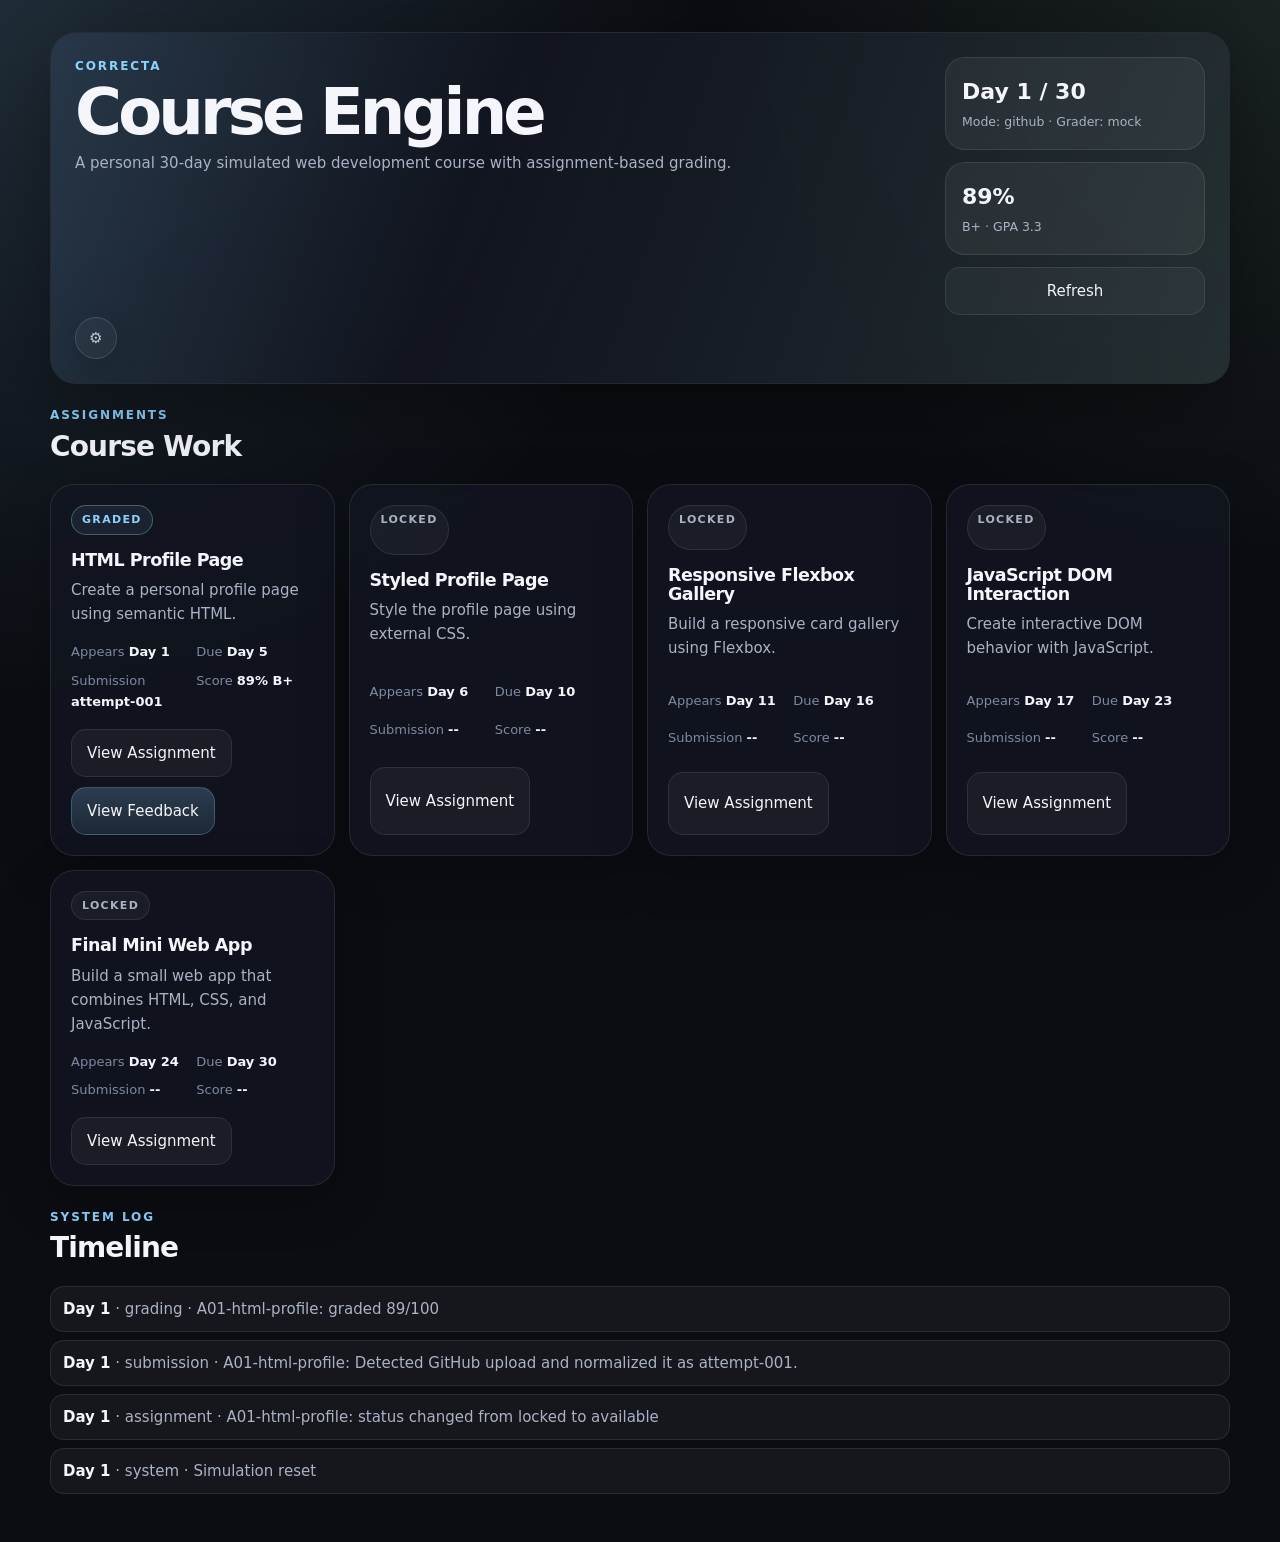
==== commit 2339d6e9: "Add files via upload" ====
--- a/frontend/index.html
+++ b/frontend/index.html
@@ -8,12 +8,11 @@
 </head>
 <body>
   <main class="shell">
-    <section class="hero card glow">
+    <section class="hero card glow" aria-label="Correcta course dashboard">
       <div class="hero-main">
         <p class="eyebrow">Correcta</p>
         <h1>Course Engine</h1>
         <p id="courseDescription" class="muted">Loading course...</p>
-        <button id="gearBtn" class="gear-btn" type="button" aria-label="Open course manager">⚙</button>
       </div>
 
       <div class="hero-side">
@@ -27,38 +26,34 @@
         </div>
         <button id="refreshBtn" class="ghost" type="button">Refresh</button>
       </div>
+
+      <button id="courseSettingsBtn" class="settings-button" type="button" aria-label="Open course manager">⚙</button>
     </section>
 
     <section id="finalEvaluation" class="card hidden"></section>
 
-    <section>
-      <div class="section-head">
-        <div>
-          <p class="eyebrow">Assignments</p>
-          <h2>Course Work</h2>
-        </div>
+    <section class="section-head">
+      <div>
+        <p class="eyebrow">Assignments</p>
+        <h2>Course Work</h2>
       </div>
-      <div id="assignmentGrid" class="assignment-grid"></div>
     </section>
 
-    <section class="card log-card">
-      <p class="eyebrow">System Log</p>
-      <h2>Timeline</h2>
-      <div id="systemLog" class="log-list"></div>
+    <section id="assignmentGrid" class="assignment-grid" aria-label="Assignments"></section>
+
+    <section class="section-head">
+      <div>
+        <p class="eyebrow">System Log</p>
+        <h2>Timeline</h2>
+      </div>
     </section>
+    <section id="systemLog" class="log-list"></section>
   </main>
 
   <dialog id="detailDialog" class="dialog">
     <div class="dialog-frame">
-      <button id="closeDialog" class="close" type="button">×</button>
+      <button id="closeDialog" class="close" type="button" aria-label="Close dialog">×</button>
       <div id="dialogBody"></div>
-    </div>
-  </dialog>
-
-  <dialog id="courseManagerDialog" class="dialog">
-    <div class="dialog-frame">
-      <button id="closeCourseManager" class="close" type="button">×</button>
-      <div id="courseManagerBody"></div>
     </div>
   </dialog>
 
--- a/frontend/style.css
+++ b/frontend/style.css
@@ -13,450 +13,86 @@
   --warn: #ffd384;
   --shadow: 0 20px 80px rgba(0,0,0,.35);
 }
-
 * { box-sizing: border-box; }
-
 body {
   margin: 0;
   min-height: 100vh;
-  background:
-    radial-gradient(circle at top left, rgba(139, 211, 255, .16), transparent 35%),
-    radial-gradient(circle at top right, rgba(183, 255, 207, .09), transparent 28%),
-    var(--bg);
+  background: radial-gradient(circle at top left, rgba(139, 211, 255, .16), transparent 35%), radial-gradient(circle at top right, rgba(183, 255, 207, .09), transparent 28%), var(--bg);
   color: var(--text);
   font: 15px/1.6 Inter, ui-sans-serif, system-ui, -apple-system, BlinkMacSystemFont, "Segoe UI", sans-serif;
 }
-
 button, .button, select { font: inherit; }
-
-.shell {
-  width: min(1180px, calc(100% - 32px));
-  margin: 0 auto;
-  padding: 32px 0 48px;
-}
-
-.card {
-  background: var(--panel);
-  border: 1px solid var(--line);
-  border-radius: 26px;
-  padding: 24px;
-  box-shadow: var(--shadow);
-  backdrop-filter: blur(18px);
-}
-
-.glow {
-  position: relative;
-  overflow: hidden;
-}
-
-.glow::before {
-  content: "";
-  position: absolute;
-  inset: -1px;
-  background: linear-gradient(110deg, rgba(139,211,255,.22), transparent 36%, rgba(183,255,207,.14));
-  pointer-events: none;
-  opacity: .8;
-}
-
+.shell { width: min(1180px, calc(100% - 32px)); margin: 0 auto; padding: 32px 0 48px; }
+.card { background: var(--panel); border: 1px solid var(--line); border-radius: 26px; padding: 24px; box-shadow: var(--shadow); backdrop-filter: blur(18px); }
+.glow { position: relative; overflow: hidden; }
+.glow::before { content: ""; position: absolute; inset: -1px; background: linear-gradient(110deg, rgba(139,211,255,.22), transparent 36%, rgba(183,255,207,.14)); pointer-events: none; opacity: .8; }
 .glow > * { position: relative; }
-
-.hero {
-  display: flex;
-  align-items: stretch;
-  justify-content: space-between;
-  gap: 22px;
-  margin-bottom: 18px;
-}
-
-.hero-main {
-  position: relative;
-  min-height: 220px;
-  flex: 1;
-}
-
-.hero h1 {
-  margin: 0 0 8px;
-  font-size: clamp(34px, 6vw, 64px);
-  line-height: .95;
-  letter-spacing: -0.06em;
-}
-
-.hero-side {
-  display: grid;
-  min-width: 260px;
-  gap: 12px;
-}
-
-.stat {
-  background: rgba(255,255,255,.055);
-  border: 1px solid var(--line);
-  border-radius: 20px;
-  padding: 16px;
-}
-
-.stat span {
-  display: block;
-  font-weight: 800;
-  font-size: 22px;
-}
-
+.hero { min-height: 265px; display: flex; align-items: stretch; justify-content: space-between; gap: 22px; margin-bottom: 18px; padding-bottom: 68px; }
+.hero h1 { margin: 0 0 8px; font-size: clamp(34px, 6vw, 64px); line-height: .95; letter-spacing: -0.06em; }
+.hero-main { max-width: 720px; }
+.hero-side { display: grid; min-width: 260px; gap: 12px; }
+.stat { background: rgba(255,255,255,.055); border: 1px solid var(--line); border-radius: 20px; padding: 16px; }
+.stat span { display: block; font-weight: 800; font-size: 22px; }
 .stat small { color: var(--muted); }
-
-.gear-btn {
-  position: absolute;
-  left: 0;
-  bottom: 0;
-  width: 44px;
-  height: 44px;
-  padding: 0;
-  border-radius: 999px;
-  color: var(--accent);
-  background: rgba(139,211,255,.12);
-  border-color: rgba(139,211,255,.25);
-}
-
-.gear-btn:hover {
-  transform: translateY(-1px) rotate(14deg);
-  border-color: rgba(139,211,255,.55);
-  background: rgba(139,211,255,.18);
-}
-
-.eyebrow {
-  margin: 0 0 6px;
-  color: var(--accent);
-  text-transform: uppercase;
-  letter-spacing: .16em;
-  font-size: 12px;
-  font-weight: 800;
-}
-
+.eyebrow { margin: 0 0 6px; color: var(--accent); text-transform: uppercase; letter-spacing: .16em; font-size: 12px; font-weight: 800; }
 h2, h3 { line-height: 1.1; letter-spacing: -0.03em; }
 h2 { margin: 0 0 8px; font-size: 28px; }
 h3 { margin: 0 0 8px; }
-
 .muted { color: var(--muted); margin: 0; }
-
-.section-head {
-  display: flex;
-  align-items: end;
-  justify-content: space-between;
-  gap: 16px;
-  margin: 22px 0 14px;
+.tiny { font-size: 13px; margin-top: 10px; }
+.section-head { display: flex; align-items: end; justify-content: space-between; gap: 16px; margin: 22px 0 14px; }
+button, .button { display: inline-flex; align-items: center; justify-content: center; gap: 8px; border: 1px solid rgba(139,211,255,.25); background: linear-gradient(180deg, rgba(139,211,255,.22), rgba(139,211,255,.11)); color: var(--text); text-decoration: none; border-radius: 15px; padding: 11px 15px; cursor: pointer; transition: transform .15s ease, border-color .15s ease, background .15s ease; }
+button:hover, .button:hover { transform: translateY(-1px); border-color: rgba(139,211,255,.52); }
+.ghost { background: rgba(255,255,255,.045); border-color: var(--line); }
+.danger { color: #ffd3d8; border-color: rgba(255,143,154,.35); background: rgba(255,143,154,.11); }
+.assignment-grid { display: grid; grid-template-columns: repeat(auto-fit, minmax(280px, 1fr)); gap: 14px; }
+.assignment-card { position: relative; display: grid; gap: 16px; background: var(--panel); border: 1px solid var(--line); border-radius: 24px; padding: 20px; box-shadow: 0 14px 50px rgba(0,0,0,.25); }
+.status { width: max-content; border-radius: 999px; padding: 5px 10px; font-size: 11px; font-weight: 900; letter-spacing: .12em; text-transform: uppercase; border: 1px solid var(--line); color: var(--muted); background: rgba(255,255,255,.045); }
+.status.available { color: var(--accent-2); border-color: rgba(183,255,207,.32); background: rgba(183,255,207,.08); }
+.status.due_soon { color: var(--warn); border-color: rgba(255,211,132,.35); background: rgba(255,211,132,.08); }
+.status.overdue { color: var(--danger); border-color: rgba(255,143,154,.35); background: rgba(255,143,154,.08); }
+.status.submitted { color: #c4b5fd; border-color: rgba(196,181,253,.35); background: rgba(196,181,253,.08); }
+.status.graded { color: var(--accent); border-color: rgba(139,211,255,.35); background: rgba(139,211,255,.08); }
+.meta { display: grid; grid-template-columns: repeat(2, minmax(0, 1fr)); gap: 8px; color: var(--soft); font-size: 13px; }
+.meta b { color: var(--text); }
+.card-actions { display: flex; gap: 10px; flex-wrap: wrap; }
+.notice { margin-top: 14px; padding: 14px 16px; background: rgba(139,211,255,.08); border: 1px solid rgba(139,211,255,.18); border-radius: 18px; color: #dceeff; }
+.notice.soft { background: rgba(255,255,255,.045); border-color: var(--line); color: var(--muted); }
+.hidden { display: none !important; }
+.submit-panel { display: flex; justify-content: space-between; align-items: center; gap: 18px; border: 1px solid rgba(183,255,207,.18); background: rgba(183,255,207,.06); border-radius: 22px; padding: 18px; margin: 18px 0; }
+.submit-button { white-space: nowrap; border-color: rgba(183,255,207,.35); background: rgba(183,255,207,.13); }
+.log-list { display: grid; gap: 8px; }
+.log-item { padding: 10px 12px; border-radius: 14px; background: rgba(255,255,255,.045); color: var(--muted); border: 1px solid var(--line); }
+.log-item b { color: var(--text); }
+.dialog { width: min(920px, calc(100% - 28px)); border: 0; padding: 0; border-radius: 28px; background: transparent; color: var(--text); }
+.dialog::backdrop { background: rgba(0,0,0,.68); backdrop-filter: blur(5px); }
+.dialog-frame { position: relative; background: #10141f; border: 1px solid var(--line); border-radius: 28px; padding: 26px; max-height: min(82vh, 900px); overflow: auto; box-shadow: var(--shadow); }
+.close { position: sticky; top: 0; float: right; width: 38px; height: 38px; padding: 0; border-radius: 999px; background: rgba(255,255,255,.06); }
+.rubric-table { width: 100%; border-collapse: collapse; margin: 10px 0 18px; overflow: hidden; border-radius: 16px; }
+.rubric-table th, .rubric-table td { text-align: left; vertical-align: top; padding: 11px; border-bottom: 1px solid var(--line); background: rgba(255,255,255,.035); }
+pre, code { background: rgba(0,0,0,.25); border: 1px solid var(--line); border-radius: 10px; }
+code { padding: 2px 6px; }
+pre { white-space: pre-wrap; overflow: auto; padding: 14px; }
+hr { border: 0; border-top: 1px solid var(--line); margin: 20px 0; }
+.settings-button { position: absolute; left: 24px; bottom: 24px; z-index: 3; width: 42px; height: 42px; padding: 0; border-radius: 999px; color: var(--text); border: 1px solid rgba(139,211,255,.24); background: rgba(255,255,255,.055); box-shadow: 0 10px 30px rgba(0,0,0,.22); opacity: .78; }
+.settings-button:hover { opacity: 1; background: rgba(139,211,255,.12); border-color: rgba(139,211,255,.45); }
+.manager-grid { display: grid; grid-template-columns: repeat(2, minmax(0, 1fr)); gap: 14px; margin-top: 18px; }
+.manager-step { border: 1px solid var(--line); border-radius: 22px; padding: 18px; background: rgba(255,255,255,.035); }
+.manager-step h3 { margin: 4px 0 8px; }
+.manager-step .button { margin-top: 10px; margin-right: 8px; }
+.manager-field { display: grid; gap: 9px; margin: 18px 0 6px; }
+.manager-field label { color: var(--soft); font-size: 12px; font-weight: 800; letter-spacing: .08em; text-transform: uppercase; }
+.select { color: var(--text); background: var(--panel-2); border: 1px solid var(--line); border-radius: 15px; padding: 11px 14px; min-width: 220px; outline: none; }
+.copy-code { white-space: pre-wrap; background: rgba(0,0,0,.24); border: 1px solid rgba(255,255,255,.1); border-radius: 14px; padding: 12px; margin: 10px 0; }
+.danger-zone { border-color: rgba(255,116,141,.25); background: rgba(255,116,141,.055); }
+.full-span { grid-column: 1 / -1; }
+.manager-list { display: grid; gap: 8px; margin-top: 10px; }
+.manager-list-item { display: grid; gap: 3px; padding: 12px; border-radius: 14px; background: rgba(255,255,255,.035); border: 1px solid rgba(255,255,255,.08); }
+.manager-list-item span { color: var(--soft); font-size: 13px; overflow-wrap: anywhere; }
+@media (max-width: 760px) {
+  .hero, .section-head, .submit-panel { flex-direction: column; align-items: stretch; }
+  .hero-side { min-width: 0; }
+  .meta { grid-template-columns: 1fr; }
+  .manager-grid { grid-template-columns: 1fr; }
+  .manager-step .button { width: 100%; margin-right: 0; }
 }
-
-button, .button {
-  display: inline-flex;
-  align-items: center;
-  justify-content: center;
-  gap: 8px;
-  border: 1px solid rgba(139,211,255,.25);
-  background: linear-gradient(180deg, rgba(139,211,255,.22), rgba(139,211,255,.11));
-  color: var(--text);
-  text-decoration: none;
-  border-radius: 15px;
-  padding: 11px 15px;
-  cursor: pointer;
-  transition: transform .15s ease, border-color .15s ease, background .15s ease;
-}
-
-button:hover, .button:hover {
-  transform: translateY(-1px);
-  border-color: rgba(139,211,255,.52);
-}
-
-.ghost {
-  background: rgba(255,255,255,.045);
-  border-color: var(--line);
-}
-
-.danger {
-  color: #ffd3d8;
-  border-color: rgba(255,143,154,.35);
-  background: rgba(255,143,154,.11);
-}
-
-.select {
-  color: var(--text);
-  background: var(--panel-2);
-  border: 1px solid var(--line);
-  border-radius: 15px;
-  padding: 11px 14px;
-  min-width: 240px;
-  outline: none;
-  margin-top: 12px;
-}
-
-.assignment-grid {
-  display: grid;
-  grid-template-columns: repeat(auto-fit, minmax(280px, 1fr));
-  gap: 14px;
-}
-
-.assignment-card {
-  position: relative;
-  display: grid;
-  gap: 16px;
-  background: var(--panel);
-  border: 1px solid var(--line);
-  border-radius: 24px;
-  padding: 20px;
-  box-shadow: 0 14px 50px rgba(0,0,0,.25);
-}
-
-.status {
-  width: max-content;
-  border-radius: 999px;
-  padding: 5px 10px;
-  font-size: 11px;
-  font-weight: 900;
-  letter-spacing: .12em;
-  text-transform: uppercase;
-  border: 1px solid var(--line);
-  color: var(--muted);
-  background: rgba(255,255,255,.045);
-}
-
-.status.available {
-  color: var(--accent-2);
-  border-color: rgba(183,255,207,.32);
-  background: rgba(183,255,207,.08);
-}
-
-.status.due_soon {
-  color: var(--warn);
-  border-color: rgba(255,211,132,.35);
-  background: rgba(255,211,132,.08);
-}
-
-.status.overdue {
-  color: var(--danger);
-  border-color: rgba(255,143,154,.35);
-  background: rgba(255,143,154,.08);
-}
-
-.status.submitted {
-  color: #c4b5fd;
-  border-color: rgba(196,181,253,.35);
-  background: rgba(196,181,253,.08);
-}
-
-.status.graded {
-  color: var(--accent);
-  border-color: rgba(139,211,255,.35);
-  background: rgba(139,211,255,.08);
-}
-
-.meta {
-  display: grid;
-  grid-template-columns: repeat(2, minmax(0, 1fr));
-  gap: 8px;
-  color: var(--soft);
-  font-size: 13px;
-}
-
-.meta b { color: var(--text); }
-
-.card-actions {
-  display: flex;
-  gap: 10px;
-  flex-wrap: wrap;
-}
-
-.notice {
-  margin-top: 14px;
-  padding: 14px 16px;
-  background: rgba(139,211,255,.08);
-  border: 1px solid rgba(139,211,255,.18);
-  border-radius: 18px;
-  color: #dceeff;
-}
-
-.notice.soft {
-  background: rgba(255,255,255,.045);
-  border-color: var(--line);
-  color: var(--muted);
-}
-
-.notice code, pre, code {
-  background: rgba(0,0,0,.25);
-  border: 1px solid var(--line);
-  border-radius: 10px;
-  padding: 2px 6px;
-}
-
-.notice-actions {
-  display: flex;
-  gap: 10px;
-  flex-wrap: wrap;
-  margin-top: 12px;
-}
-
-.hidden { display: none !important; }
-
-.submit-panel {
-  display: flex;
-  justify-content: space-between;
-  align-items: center;
-  gap: 18px;
-  border: 1px solid rgba(183,255,207,.18);
-  background: rgba(183,255,207,.06);
-  border-radius: 22px;
-  padding: 18px;
-  margin: 18px 0;
-}
-
-.submit-button {
-  white-space: nowrap;
-  border-color: rgba(183,255,207,.35);
-  background: rgba(183,255,207,.13);
-}
-
-.log-card { margin-top: 24px; }
-
-.log-list {
-  display: grid;
-  gap: 8px;
-}
-
-.log-item {
-  padding: 10px 12px;
-  border-radius: 14px;
-  background: rgba(255,255,255,.045);
-  color: var(--muted);
-  border: 1px solid var(--line);
-}
-
-.log-item b { color: var(--text); }
-
-.dialog {
-  width: min(920px, calc(100% - 28px));
-  border: 0;
-  padding: 0;
-  border-radius: 28px;
-  background: transparent;
-  color: var(--text);
-}
-
-.dialog::backdrop {
-  background: rgba(0,0,0,.68);
-  backdrop-filter: blur(5px);
-}
-
-.dialog-frame {
-  position: relative;
-  background: #10141f;
-  border: 1px solid var(--line);
-  border-radius: 28px;
-  padding: 26px;
-  max-height: min(82vh, 900px);
-  overflow: auto;
-  box-shadow: var(--shadow);
-}
-
-.close {
-  position: sticky;
-  top: 0;
-  float: right;
-  width: 38px;
-  height: 38px;
-  padding: 0;
-  border-radius: 999px;
-  background: rgba(255,255,255,.06);
-}
-
-.rubric-table {
-  width: 100%;
-  border-collapse: collapse;
-  margin: 10px 0 18px;
-  overflow: hidden;
-  border-radius: 16px;
-}
-
-.rubric-table th,
-.rubric-table td {
-  text-align: left;
-  vertical-align: top;
-  padding: 11px;
-  border-bottom: 1px solid var(--line);
-  background: rgba(255,255,255,.035);
-}
-
-pre {
-  white-space: pre-wrap;
-  overflow: auto;
-  padding: 14px;
-}
-
-hr {
-  border: 0;
-  border-top: 1px solid var(--line);
-  margin: 20px 0;
-}
-
-.manager-grid {
-  display: grid;
-  gap: 16px;
-  margin-top: 18px;
-}
-
-.manager-section {
-  border: 1px solid var(--line);
-  background: rgba(255,255,255,.04);
-  border-radius: 22px;
-  padding: 18px;
-}
-
-.manager-section h3 {
-  margin-top: 0;
-}
-
-.manager-steps {
-  color: var(--muted);
-  padding-left: 20px;
-  margin: 12px 0 0;
-}
-
-.danger-zone {
-  border-color: rgba(255,143,154,.22);
-  background: rgba(255,143,154,.055);
-}
-
-.archive-list {
-  display: grid;
-  gap: 8px;
-  padding-left: 0;
-  list-style: none;
-}
-
-.archive-list li {
-  display: grid;
-  gap: 4px;
-  padding: 12px;
-  border-radius: 14px;
-  background: rgba(255,255,255,.045);
-  border: 1px solid var(--line);
-}
-
-.archive-list span {
-  color: var(--muted);
-  font-size: 13px;
-}
-
-@media (max-width: 760px) {
-  .hero, .section-head, .submit-panel {
-    flex-direction: column;
-    align-items: stretch;
-  }
-
-  .hero-main {
-    min-height: 250px;
-  }
-
-  .hero-side {
-    min-width: 0;
-  }
-
-  .meta {
-    grid-template-columns: 1fr;
-  }
-}
